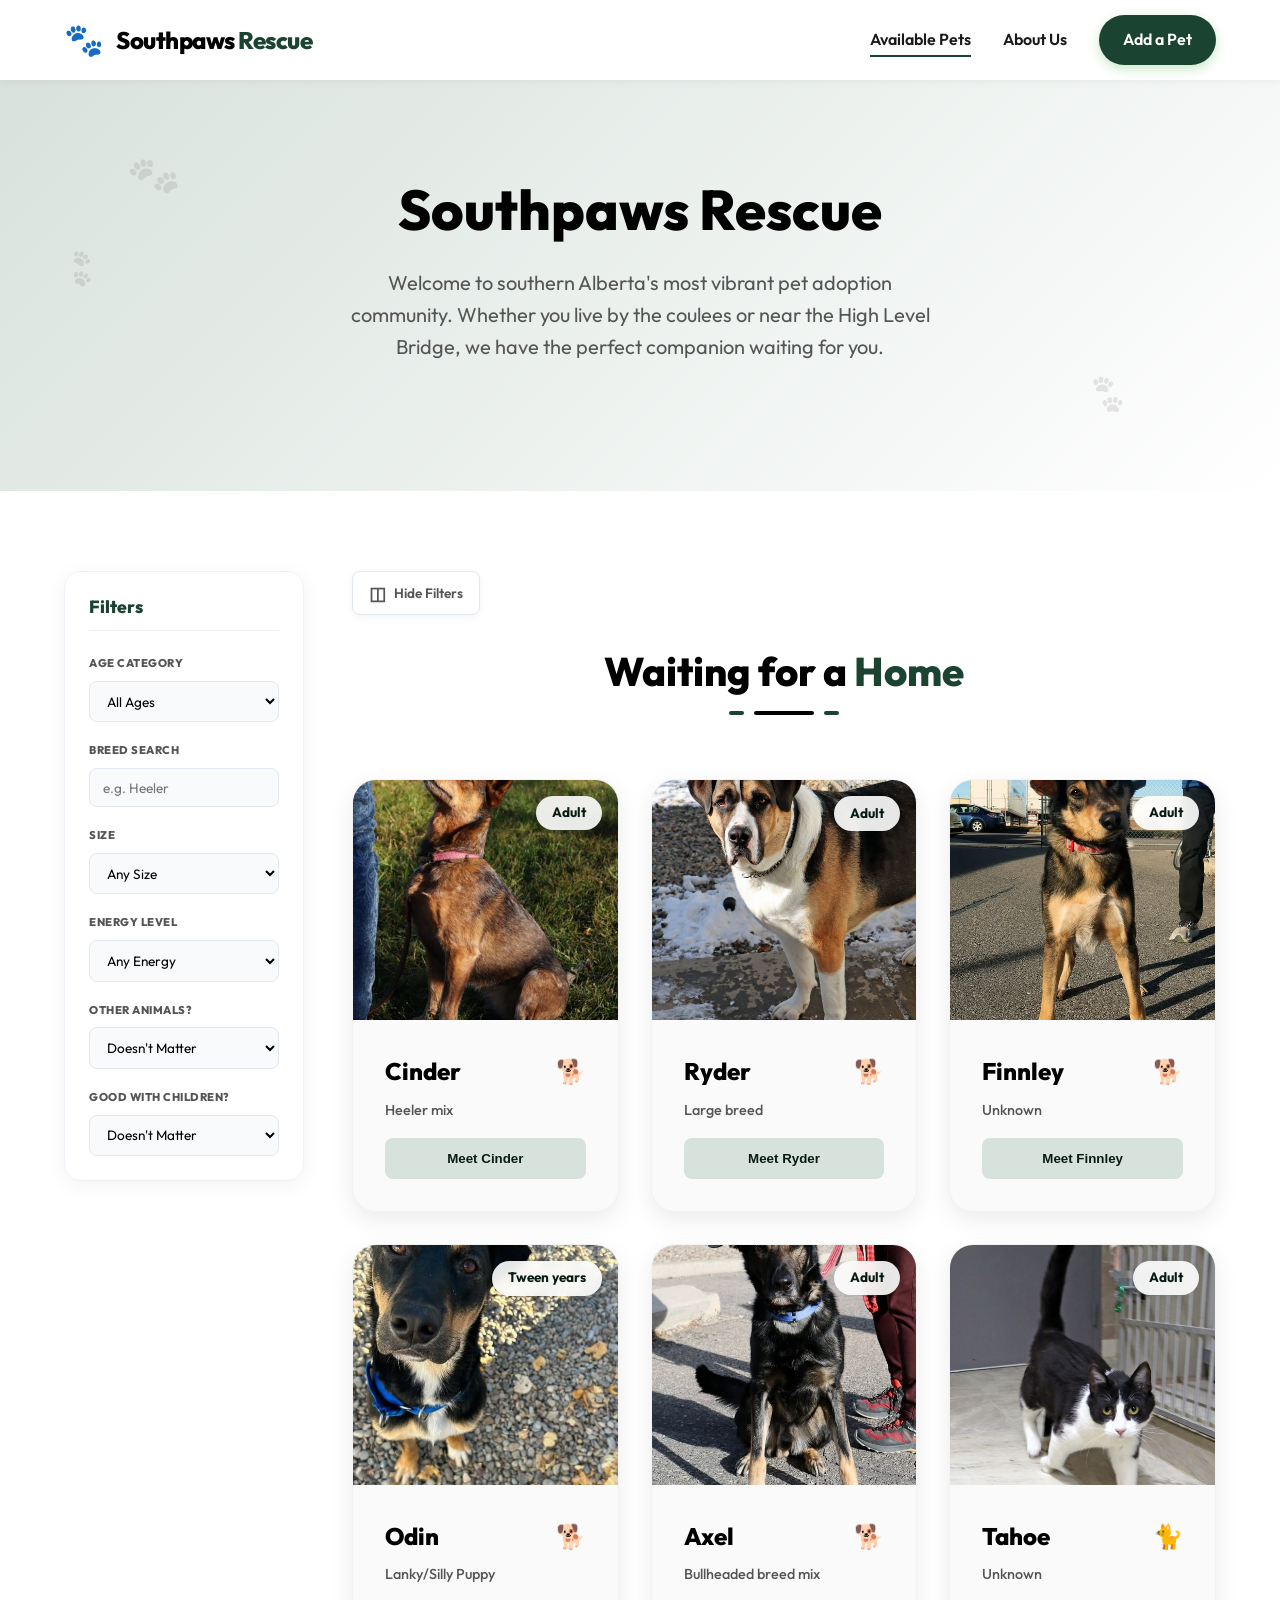
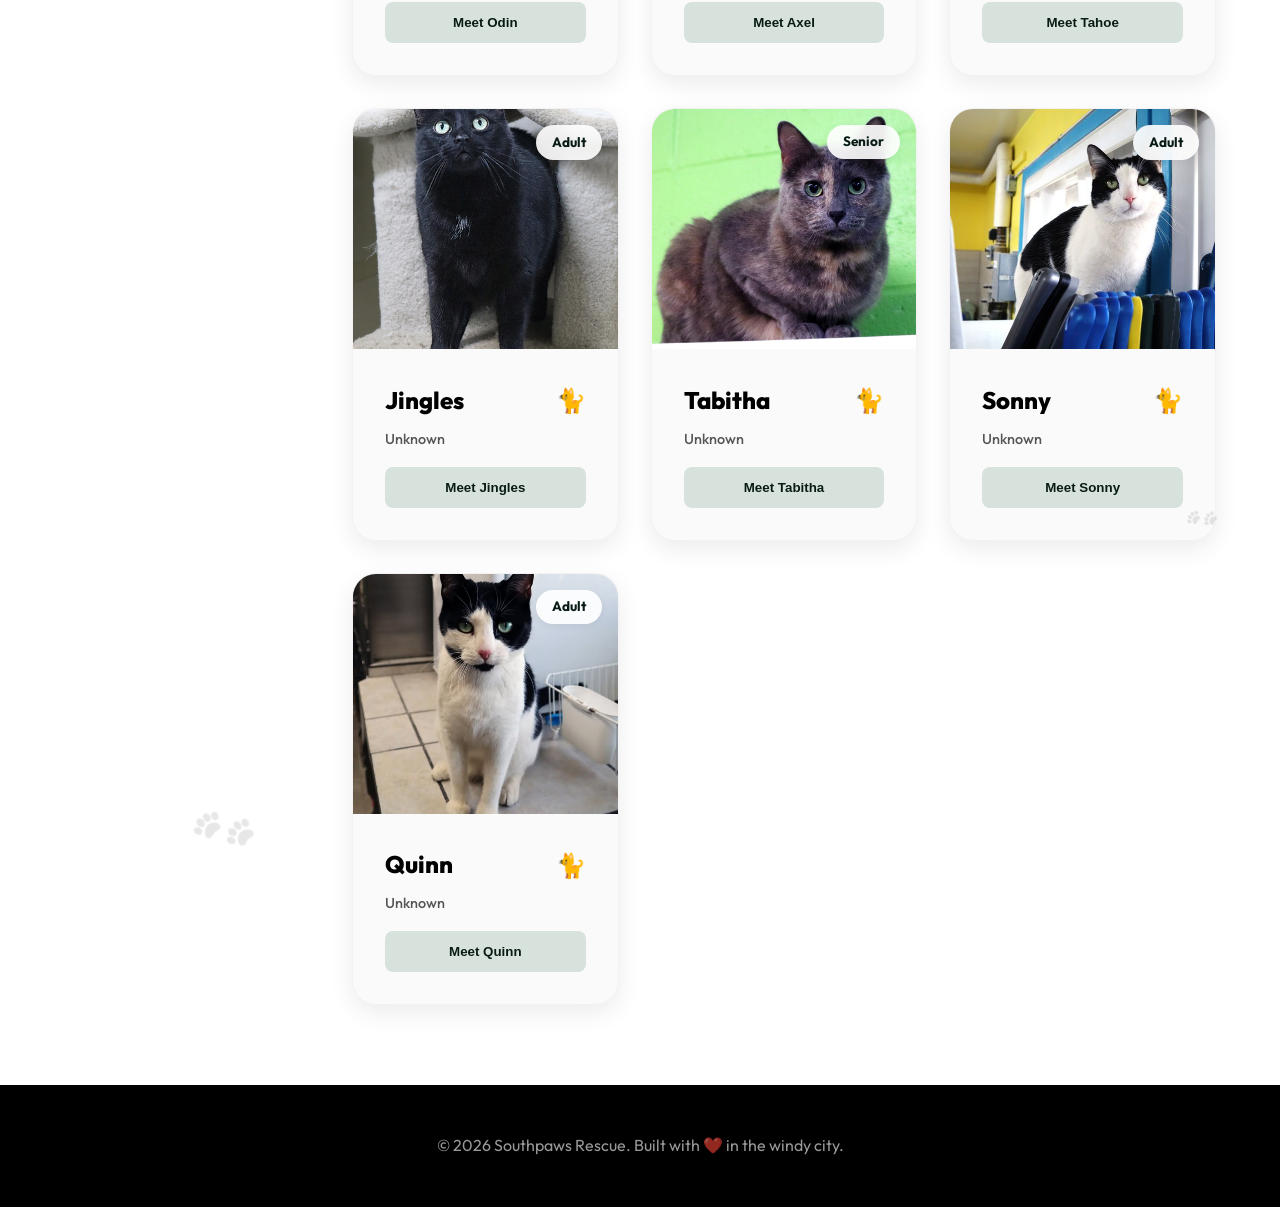
==== index.html @ 137f839c "feat: Refactor sidebar toggle logic for immediate setup and responsiveness, and add error handling f" ====
<!DOCTYPE html>
<html lang="en">
<head>
    <meta charset="UTF-8">
    <meta name="viewport" content="width=device-width, initial-scale=1.0">
    <meta name="description" content="Adopt your new best friend from the Lethbridge Pet Adoption Center.">
    <title>Southpaws Rescue | Lethbridge Pet Adoption</title>
    <!-- Google Fonts -->
    <link rel="preconnect" href="https://fonts.googleapis.com">
    <link rel="preconnect" href="https://fonts.gstatic.com" crossorigin>
    <link href="https://fonts.googleapis.com/css2?family=Outfit:wght@300;400;600;800&display=swap" rel="stylesheet">
    <link rel="stylesheet" href="style.css?v=16.0">
</head>
<body>
    <div class="bridge-loader"></div>
    <header class="header">
        <div class="container nav-container">
            <a href="index.html" class="logo">
                <span class="logo-icon">🐾</span>
                <h1>Southpaws <span class="accent-text">Rescue</span></h1>
            </a>
            <nav class="nav-links">
                <a href="index.html" class="nav-link active">Available Pets</a>
                <a href="about.html" class="nav-link">About Us</a>
                <a href="admin.html" class="nav-link btn btn-primary">Add a Pet</a>
            </nav>
        </div>
    </header>

    <main>
        <section class="hero-section">
            <div class="wind-effect">
                <div class="wind-line one"></div>
                <div class="wind-line two"></div>
                <div class="wind-line three"></div>
            </div>
            <div class="container hero-content">
                <h2>Southpaws Rescue</h2>
                <p>Welcome to southern Alberta's most vibrant pet adoption community. 
                Whether you live by the coulees or near the High Level Bridge, we have 
                the perfect companion waiting for you.</p>
            </div>
            <!-- Decorative Paw Prints -->
            <div class="paw-print paw-1">🐾</div>
            <div class="paw-print paw-2">🐾</div>
            <div class="paw-print paw-3">🐾</div>
        </section>

        <section class="pets-section">
            <div class="container sidebar-layout">
                <!-- Sidebar Filters -->
                <aside class="filters-sidebar">
                    <div class="sidebar-header">
                        <h3><span class="accent-text">Filters</span></h3>
                        <button id="clear-filters" class="btn-clear hidden">Reset</button>
                    </div>
                    
                    <div class="filter-groups-vertical">
                        <div class="filter-group">
                            <label for="filter-age">Age Category</label>
                            <select id="filter-age">
                                <option value="all">All Ages</option>
                                <option value="Puppy/Kitten">Puppy / Kitten</option>
                                <option value="Adult">Adult</option>
                                <option value="Senior">Senior</option>
                            </select>
                        </div>
                        <div class="filter-group">
                            <label for="filter-breed">Breed Search</label>
                            <input type="text" id="filter-breed" placeholder="e.g. Heeler">
                        </div>
                        <div class="filter-group">
                            <label for="filter-size">Size</label>
                            <select id="filter-size">
                                <option value="all">Any Size</option>
                                <option value="Small">Small</option>
                                <option value="Medium">Medium</option>
                                <option value="Large">Large</option>
                            </select>
                        </div>
                        <div class="filter-group">
                            <label for="filter-energy">Energy Level</label>
                            <select id="filter-energy">
                                <option value="all">Any Energy</option>
                                <option value="Low">Low</option>
                                <option value="Medium">Medium</option>
                                <option value="High">High</option>
                            </select>
                        </div>
                        <div class="filter-group">
                            <label for="filter-animals">Other Animals?</label>
                            <select id="filter-animals">
                                <option value="all">Doesn't Matter</option>
                                <option value="Yes">Yes</option>
                                <option value="No">No</option>
                            </select>
                        </div>
                        <div class="filter-group">
                            <label for="filter-children">Good with Children?</label>
                            <select id="filter-children">
                                <option value="all">Doesn't Matter</option>
                                <option value="Yes">Yes</option>
                                <option value="No">No</option>
                            </select>
                        </div>
                    </div>
                </aside>

                <!-- Main Pet Grid Area -->
                <div id="pets-main-content" class="pets-main">
                    <div class="main-controls">
                        <button id="toggle-sidebar" class="btn-toggle-sidebar" title="Toggle Filters">
                            <span class="sidebar-icon">◫</span>
                            <span class="btn-text">Hide Filters</span>
                        </button>
                    </div>

                    <div class="section-header">
                        <h2>Waiting for a <span class="accent-text">Home</span></h2>
                        <div class="bridge-divider"></div>
                    </div>
                    
                    <div id="pets-grid" class="pets-grid">
                        <!-- Pets will be injected here via JavaScript -->
                        <div class="loading">Loading our furry friends...</div>
                    </div>
                </div>
            </div>
            <!-- Decorative Paw Prints -->
            <div class="paw-print paw-4">🐾</div>
            <div class="paw-print paw-5">🐾</div>
            <div class="paw-print paw-6">🐾</div>
        </section>
    </main>

    <footer class="footer">
        <div class="container">
            <p>&copy; 2026 Southpaws Rescue. Built with ❤️ in the windy city.</p>
        </div>
    </footer>

    <!-- Pet Detail Modal -->
    <div id="pet-modal" class="modal-overlay">
        <div class="modal-content">
            <button class="modal-close" onclick="closeModal()">&times;</button>
            <div class="modal-body">
                <div class="modal-image-container">
                    <img id="modal-pet-image" src="" alt="" class="modal-image">
                </div>
                <div class="modal-info">
                    <h2 id="modal-pet-name"></h2>
                    <p class="modal-meta">
                        <span id="modal-pet-breed"></span> &nbsp;|&nbsp; 
                        <span id="modal-pet-age"></span>
                    </p>
                    <div class="modal-desc">
                        <h3>About Me</h3>
                        <p id="modal-pet-desc"></p>
                    </div>
                    <div class="modal-actions">
                        <button class="btn btn-primary adopt-now-btn" onclick="openAdoptionModal()">Adopt Me!</button>
                        <button class="btn btn-outline" onclick="closeModal()">Back</button>
                    </div>
                </div>
            </div>
        </div>
    </div>

    <!-- Adoption Contact Modal -->
    <div id="adoption-modal" class="modal-overlay">
        <div class="modal-content contact-modal">
            <button class="modal-close" onclick="closeAdoptionModal()">&times;</button>
            <div class="modal-info contact-info">
                <h2 id="adoption-modal-title">Adopt This <span class="accent-text">Friend</span></h2>
                <div class="contact-details">
                    <p>This pet is waiting for you at the <strong>Lethbridge & District Humane Society</strong>.</p>
                    <div class="info-item">
                        <span class="info-icon">📍</span>
                        <p>2920 16 Ave N, Lethbridge, AB T1H 5E9</p>
                    </div>
                    <div class="info-item">
                        <span class="info-icon">📞</span>
                        <p>(403) 320-8991</p>
                    </div>
                    <div class="info-item">
                        <span class="info-icon">🌐</span>
                        <p><a href="http://lethbridgehumanesociety.com/" target="_blank">lethbridgehumanesociety.com</a></p>
                    </div>
                </div>
                <button class="btn btn-primary" onclick="closeAdoptionModal()">Got it!</button>
            </div>
        </div>
    </div>

    <script src="app.js?v=17.0"></script>
    <script>
        document.addEventListener('DOMContentLoaded', () => {
            // Immediate toggle setup for speed and reliability
            const btn = document.getElementById('toggle-sidebar');
            const layout = document.querySelector('.sidebar-layout');
            if (btn && layout) {
                btn.onclick = () => {
                    layout.classList.toggle('sidebar-collapsed');
                    const isCollapsed = layout.classList.contains('sidebar-collapsed');
                    const text = btn.querySelector('.btn-text');
                    if (text) text.textContent = isCollapsed ? 'Show Filters' : 'Hide Filters';
                    window.dispatchEvent(new Event('resize'));
                };
            }

            initApp('index');
            
            // Remove loader
            setTimeout(() => {
                const loader = document.querySelector('.bridge-loader');
                if(loader) loader.style.display = 'none';
            }, 800);
        });
    </script>
</body>
</html>
---- style.css ----
/* 
  Lethbridge Pet Adoption Theme 
  Colors inspired by: The High Level Bridge (rusted black/dark metal), 
  Coulees (sage green, earthy tans), and vibrant sunsets. 
*/

:root {
    --color-bridge: #000000;
    --color-bridge-light: #1A1A1A;
    --color-coulee-green: #081c15;
    --color-coulee-light: #d8e2dc;
    --color-sunburst: #1b4332;
    --color-windy-blue: #40916c;
    --color-bg: #FFFFFF;
    --color-surface: #FAFAFA;
    --color-text: #000000;
    --color-text-muted: #555555;
    
    --radius-sm: 8px;
    --radius-md: 16px;
    --radius-lg: 24px;
    
    --shadow-sm: 0 2px 8px rgba(0,0,0,0.05);
    --shadow-md: 0 8px 24px rgba(0,0,0,0.08);
    --shadow-hover: 0 16px 32px rgba(43, 46, 51, 0.15);
    
    --transition: all 0.3s cubic-bezier(0.25, 0.8, 0.25, 1);
}

* {
    margin: 0;
    padding: 0;
    box-sizing: border-box;
}

body {
    font-family: 'Outfit', -apple-system, BlinkMacSystemFont, sans-serif;
    background-color: var(--color-bg);
    color: var(--color-text);
    line-height: 1.6;
    overflow-x: hidden;
}

h1, h2, h3, h4, h5 {
    font-weight: 800;
    line-height: 1.2;
    color: var(--color-bridge);
}

.accent-text {
    color: var(--color-sunburst);
}

.container {
    width: 100%;
    max-width: 1200px;
    margin: 0 auto;
    padding: 0 1.5rem;
}

/* Header & Nav */
.header {
    background: rgba(255, 255, 255, 0.9);
    backdrop-filter: blur(10px);
    position: sticky;
    top: 0;
    z-index: 100;
    box-shadow: var(--shadow-sm);
}

.nav-container {
    display: flex;
    justify-content: space-between;
    align-items: center;
    height: 80px;
}

.logo {
    display: flex;
    align-items: center;
    gap: 0.75rem;
    text-decoration: none;
}

.logo-icon {
    font-size: 2rem;
    animation: gentle-bounce 3s infinite ease-in-out;
}

.logo h1 {
    font-size: 1.5rem;
    letter-spacing: -0.5px;
}

.nav-links {
    display: flex;
    align-items: center;
    gap: 2rem;
}

.nav-link {
    text-decoration: none;
    color: var(--color-bridge-light);
    font-weight: 600;
    font-size: 1rem;
    transition: var(--transition);
    position: relative;
}

.nav-link:not(.btn):hover {
    color: var(--color-sunburst);
}

.nav-link:not(.btn)::after {
    content: '';
    position: absolute;
    width: 0;
    height: 2px;
    bottom: -4px;
    left: 0;
    background-color: var(--color-sunburst);
    transition: var(--transition);
}

.nav-link:not(.btn):hover::after,
.nav-link:not(.btn).active::after {
    width: 100%;
}

/* Buttons */
.btn {
    display: inline-flex;
    align-items: center;
    justify-content: center;
    padding: 0.75rem 1.5rem;
    border-radius: 50px;
    font-weight: 600;
    text-decoration: none;
    cursor: pointer;
    transition: var(--transition);
    border: none;
    position: relative;
    overflow: hidden;
}

.btn-primary {
    background-color: var(--color-sunburst);
    color: white !important;
    box-shadow: 0 4px 12px rgba(76, 175, 80, 0.3);
}

.btn-primary:hover {
    transform: translateY(-2px);
    box-shadow: 0 8px 16px rgba(76, 175, 80, 0.4);
    background-color: #388E3C;
}

/* Hero Section */
.hero-section {
    background: linear-gradient(135deg, var(--color-coulee-light) 0%, #ffffff 100%);
    padding: 6rem 0;
    position: relative;
    overflow: hidden;
    text-align: center;
}

.hero-content {
    position: relative;
    z-index: 10;
}

.hero-content h2 {
    font-size: 3.5rem;
    margin-bottom: 1.5rem;
    color: var(--color-bridge);
}

.hero-content p {
    font-size: 1.25rem;
    color: var(--color-text-muted);
    max-width: 600px;
    margin: 0 auto 2rem;
}

/* Wind Animation */
.wind-effect {
    position: absolute;
    top: 0;
    left: 0;
    width: 100%;
    height: 100%;
    pointer-events: none;
    z-index: 1;
}

.wind-line {
    position: absolute;
    height: 2px;
    background: linear-gradient(90deg, transparent, rgba(165, 214, 167, 0.8), transparent);
    width: 200px;
    border-radius: 50%;
    animation: blow-wind 8s infinite linear;
    opacity: 0;
}

.wind-line.one { top: 20%; left: -200px; animation-delay: 0s; }
.wind-line.two { top: 50%; left: -200px; animation-delay: 3s; width: 300px; }
.wind-line.three { top: 80%; left: -200px; animation-delay: 6s; width: 150px; }

@keyframes blow-wind {
    0% { transform: translateX(0); opacity: 0; }
    10% { opacity: 0.6; }
    90% { opacity: 0.6; }
    100% { transform: translateX(120vw); opacity: 0; }
}

/* Section Common */
.section-header {
    text-align: center;
    margin-bottom: 4rem;
}

.section-header h2 {
    font-size: 2.5rem;
}

.bridge-divider {
    height: 4px;
    width: 60px;
    background-color: var(--color-bridge);
    margin: 1rem auto 0;
    border-radius: 2px;
    position: relative;
}

.bridge-divider::before, 
.bridge-divider::after {
    content: '';
    position: absolute;
    height: 100%;
    width: 15px;
    background-color: var(--color-sunburst);
    border-radius: 2px;
}
.bridge-divider::before { left: -25px; }
.bridge-divider::after { right: -25px; }

/* Pets Grid */
.pets-section {
    padding: 5rem 1.5rem;
}

.pets-grid {
    display: grid;
    grid-template-columns: repeat(auto-fill, minmax(260px, 1fr));
    gap: 2rem;
    margin-top: 2rem;
}

/* Sidebar Filter Layout - Compact Refinement */
.sidebar-layout {
    display: flex;
    gap: 3rem;
    align-items: flex-start;
}

.filters-sidebar {
    width: 240px;
    flex-shrink: 0;
    position: sticky;
    top: 100px;
    background: white;
    padding: 1.5rem;
    border-radius: var(--radius-md);
    box-shadow: 0 4px 20px rgba(0,0,0,0.05);
    border: 1px solid #edf2f7;
}

.sidebar-header {
    display: flex;
    justify-content: space-between;
    align-items: center;
    margin-bottom: 1.5rem;
    border-bottom: 1px solid #edf2f7;
    padding-bottom: 0.8rem;
}

.sidebar-header h3 {
    font-size: 1.1rem;
    color: var(--color-bridge);
    margin: 0;
}

.filter-groups-vertical {
    display: flex;
    flex-direction: column;
    gap: 1.25rem;
}

.filter-group {
    display: flex;
    flex-direction: column;
    gap: 0.5rem;
}

.filter-group label {
    font-size: 0.7rem;
    font-weight: 800;
    color: var(--color-text-muted);
    text-transform: uppercase;
    letter-spacing: 0.5px;
}

.filter-group select,
.filter-group input {
    padding: 0.6rem 0.8rem;
    border: 1px solid #e2e8f0;
    border-radius: var(--radius-sm);
    font-family: inherit;
    font-size: 0.85rem;
    background: #f8fafc;
    transition: var(--transition);
    width: 100%;
}

.filter-group select:focus,
.filter-group input:focus {
    outline: none;
    background: white;
    border-color: var(--color-bridge-light);
    box-shadow: 0 0 0 3px rgba(64, 145, 108, 0.1);
}

.pets-main {
    flex-grow: 1;
    min-width: 0; /* Critical for flex grid containers */
    transition: var(--transition);
}

/* Sidebar Toggle Improvements */
.main-controls {
    display: flex;
    justify-content: flex-start;
    margin-bottom: 2rem;
}

.btn-toggle-sidebar {
    background: white;
    border: 1px solid #e2e8f0;
    padding: 0.6rem 1rem;
    border-radius: var(--radius-sm);
    display: flex;
    align-items: center;
    gap: 0.5rem;
    font-family: inherit;
    font-size: 0.85rem;
    font-weight: 600;
    color: var(--color-text-muted);
    cursor: pointer;
    transition: var(--transition);
    box-shadow: var(--shadow-sm);
}

.btn-toggle-sidebar:hover {
    background: #f8fafc;
    border-color: var(--color-bridge-light);
    color: var(--color-bridge);
}

.sidebar-icon {
    font-size: 1.1rem;
}

/* Collapsed State */
.sidebar-layout.sidebar-collapsed .filters-sidebar {
    display: none;
}

.sidebar-layout.sidebar-collapsed .sidebar-layout {
    gap: 0;
}

.sidebar-layout.sidebar-collapsed {
    gap: 0;
}

.btn-clear:hover {
    color: #d32f2f;
    text-decoration: underline;
}

.btn-clear.hidden {
    display: none;
}

/* Responsive adjustment for sidebar */
@media (max-width: 1024px) {
    .sidebar-layout {
        flex-direction: column;
    }
    
    .filters-sidebar {
        width: 100%;
        position: relative;
        top: 0;
        margin-bottom: 2rem;
    }
    
    .filter-groups-vertical {
        display: grid;
        grid-template-columns: repeat(auto-fill, minmax(180px, 1fr));
        gap: 1.25rem;
    }
}

/* Pet Card */
.pet-card {
    background: var(--color-surface);
    border-radius: var(--radius-lg);
    overflow: hidden;
    box-shadow: var(--shadow-md);
    transition: var(--transition);
    position: relative;
    display: flex;
    flex-direction: column;
    border: 1px solid rgba(0,0,0,0.03);
}

.pet-card:hover {
    transform: translateY(-10px);
    box-shadow: var(--shadow-hover);
}

.pet-image-wrapper {
    position: relative;
    height: 240px;
    overflow: hidden;
}

.pet-image {
    width: 100%;
    height: 100%;
    object-fit: cover;
    transition: transform 0.6s ease;
}

.pet-card:hover .pet-image {
    transform: scale(1.05);
}

.pet-badge {
    position: absolute;
    top: 1rem;
    right: 1rem;
    background: rgba(255,255,255,0.9);
    backdrop-filter: blur(4px);
    padding: 0.4rem 1rem;
    border-radius: 50px;
    font-weight: 700;
    font-size: 0.85rem;
    color: var(--color-coulee-green);
    box-shadow: var(--shadow-sm);
}

.pet-info {
    padding: 2rem;
    flex-grow: 1;
    display: flex;
    flex-direction: column;
}

.pet-header {
    display: flex;
    justify-content: space-between;
    align-items: center;
    margin-bottom: 0.5rem;
}

.pet-name {
    font-size: 1.5rem;
    color: var(--color-bridge);
}

.pet-species {
    font-size: 1.5rem;
}

.pet-meta {
    font-size: 0.9rem;
    color: var(--color-text-muted);
    margin-bottom: 1rem;
    font-weight: 500;
}

.pet-desc {
    font-size: 0.95rem;
    color: var(--color-text);
    margin-bottom: 1.5rem;
    flex-grow: 1;
}

.pet-action {
    width: 100%;
    text-align: center;
    background-color: var(--color-coulee-light);
    color: var(--color-coulee-green);
    padding: 0.75rem;
    border-radius: var(--radius-sm);
    font-weight: 600;
    transition: var(--transition);
    text-decoration: none;
    border: 1px solid transparent;
}

.pet-action:hover {
    background-color: var(--color-coulee-green);
    color: white;
}

/* Animations */
@keyframes gentle-bounce {
    0%, 100% { transform: translateY(0); }
    50% { transform: translateY(-5px); }
}

/* Admin Form */
.admin-main {
    position: relative;
    min-height: calc(100vh - 80px - 80px); /* header and footer approx height minus */
}

.coulee-bg {
    position: absolute;
    top: 0;
    left: 0;
    width: 100%;
    height: 400px;
    background: linear-gradient(to bottom, var(--color-coulee-light), transparent);
    z-index: -1;
    clip-path: polygon(0 0, 100% 0, 100% 100%, 0 70%);
}

.glass-panel {
    background: rgba(255, 255, 255, 0.95);
    backdrop-filter: blur(20px);
    border: 1px solid rgba(255, 255, 255, 0.5);
    border-radius: var(--radius-lg);
    padding: 3rem;
    box-shadow: var(--shadow-md);
    max-width: 800px;
    margin: 0 auto;
}

.pet-form {
    display: flex;
    flex-direction: column;
    gap: 1.5rem;
}

.form-row {
    display: grid;
    grid-template-columns: 1fr 1fr;
    gap: 1.5rem;
}

.form-group {
    display: flex;
    flex-direction: column;
    gap: 0.5rem;
}

.form-group label {
    font-weight: 600;
    color: var(--color-bridge);
    font-size: 0.95rem;
}

.form-group input, 
.form-group select, 
.form-group textarea {
    padding: 1rem;
    border: 1px solid #E0E0E0;
    border-radius: var(--radius-sm);
    font-family: inherit;
    font-size: 1rem;
    transition: var(--transition);
    background: #FDFDFD;
}

.form-group input:focus, 
.form-group select:focus, 
.form-group textarea:focus {
    outline: none;
    border-color: var(--color-sunburst);
    box-shadow: 0 0 0 4px rgba(76, 175, 80, 0.1);
}

.form-hint {
    color: var(--color-text-muted);
    font-size: 0.8rem;
}

.btn-submit {
    margin-top: 1rem;
    background-color: var(--color-coulee-green);
    color: white;
    padding: 1.2rem;
    font-size: 1.1rem;
    width: 100%;
}

.btn-submit:hover {
    background-color: #55774a;
    transform: translateY(-2px);
    box-shadow: 0 8px 16px rgba(104, 142, 93, 0.3);
}

.form-message {
    padding: 1rem;
    border-radius: var(--radius-sm);
    text-align: center;
    font-weight: 600;
    animation: slide-up 0.3s ease-out forwards;
}

.form-message:not(.hidden) {
    display: block;
}

.hidden {
    display: none;
}

@keyframes slide-up {
    from { transform: translateY(10px); opacity: 0; }
    to { transform: translateY(0); opacity: 1; }
}

/* Footer */
.footer {
    background-color: var(--color-bridge);
    color: white;
    padding: 3rem 0;
    text-align: center;
}

.footer p {
    color: rgba(255, 255, 255, 0.6);
}

/* Loader */
.bridge-loader {
    position: fixed;
    top: 0; left: 0; right: 0; bottom: 0;
    background: white;
    z-index: 9999;
    display: flex;
    justify-content: center;
    align-items: center;
}

.bridge-loader::after {
    content: '';
    width: 50px;
    height: 50px;
    border: 4px solid var(--color-coulee-light);
    border-top-color: var(--color-sunburst);
    border-radius: 50%;
    animation: spin 1s infinite linear;
}

@keyframes spin {
    to { transform: rotate(360deg); }
}

/* Resp. Design */
@media (max-width: 768px) {
    .form-row {
        grid-template-columns: 1fr;
    }
    .hero-content h2 {
        font-size: 2.5rem;
    }
    .modal-body {
        flex-direction: column;
    }
    .modal-image {
        height: 250px;
    }
}

/* Modal Styling - Refined */
.modal-overlay {
    position: fixed;
    top: 0;
    left: 0;
    width: 100vw;
    height: 100vh;
    background: rgba(0, 0, 0, 0.4);
    backdrop-filter: blur(8px);
    z-index: 1000;
    display: none; /* Controlled by display: flex in JS */
    justify-content: center;
    align-items: center;
    opacity: 0;
    transition: opacity 0.4s ease;
    padding: 1.5rem;
}

.modal-overlay.modal-visible {
    opacity: 1;
}

.modal-content {
    background: #ffffff;
    border-radius: var(--radius-lg);
    width: 100%;
    max-width: 1000px;
    max-height: 90vh;
    overflow: hidden;
    position: relative;
    box-shadow: 0 30px 60px -12px rgba(0, 0, 0, 0.25);
    transform: translateY(30px) scale(0.98);
    transition: all 0.4s cubic-bezier(0.16, 1, 0.3, 1);
    display: flex;
    flex-direction: column;
}

.modal-visible .modal-content {
    transform: translateY(0) scale(1);
}

.modal-close {
    position: absolute;
    top: 1.5rem;
    right: 1.5rem;
    background: rgba(255, 255, 255, 0.9);
    color: var(--color-bridge);
    border: none;
    width: 40px;
    height: 40px;
    border-radius: 50%;
    font-size: 1.8rem;
    display: flex;
    justify-content: center;
    align-items: center;
    cursor: pointer;
    z-index: 20;
    transition: var(--transition);
    box-shadow: var(--shadow-sm);
}

.modal-close:hover {
    background: #ffffff;
    transform: scale(1.1) rotate(90deg);
    color: var(--color-sunburst);
}

.modal-body {
    display: flex;
    flex-direction: row;
    height: 100%;
    overflow: hidden;
}

.modal-image-container {
    flex: 1.2;
    background: #f0f0f0;
    height: 100%;
    min-height: 400px;
    display: flex;
    align-items: center;
    justify-content: center;
}

.modal-image {
    width: 100%;
    height: 100%;
    object-fit: cover;
    transition: transform 0.5s ease;
}

.modal-info {
    flex: 1;
    padding: 3rem;
    display: flex;
    flex-direction: column;
    overflow-y: auto;
    background: #ffffff;
}

.modal-info h2 {
    font-size: 2.5rem;
    margin-bottom: 0.5rem;
    color: var(--color-bridge);
}

.modal-meta {
    color: var(--color-sunburst);
    font-weight: 700;
    font-size: 1.1rem;
    margin-bottom: 2rem;
    display: flex;
    align-items: center;
}

.modal-desc {
    margin-bottom: 2.5rem;
}

.modal-desc h3 {
    font-size: 1.3rem;
    margin-bottom: 1rem;
    color: var(--color-bridge-light);
    border-left: 4px solid var(--color-sunburst);
    padding-left: 1rem;
}

/* Modal Stats */
.modal-stats {
    display: grid;
    grid-template-columns: repeat(3, 1fr);
    gap: 1rem;
    margin-bottom: 2rem;
    background: #f8f9fa;
    padding: 1rem;
    border-radius: var(--radius-md);
}

.stat-item {
    display: flex;
    flex-direction: column;
    align-items: center;
    gap: 0.3rem;
    text-align: center;
}

.stat-label {
    font-size: 0.75rem;
    font-weight: 700;
    text-transform: uppercase;
    color: var(--color-text-muted);
    letter-spacing: 0.5px;
}

.stat-value {
    font-weight: 600;
    color: var(--color-bridge);
    font-size: 0.95rem;
}

.modal-desc p {
    color: var(--color-text-muted);
    font-size: 1.1rem;
    line-height: 1.8;
}

.modal-actions {
    display: flex;
    gap: 1.5rem;
    margin-top: auto;
    padding-top: 2rem;
    align-items: stretch;
}

.modal-actions .btn {
    flex: 1 1 0;
    width: 0;
    height: 52px; /* Set a specific height */
    display: flex;
    justify-content: center;
    align-items: center;
    font-weight: 800;
    border-radius: var(--radius-md);
    font-size: 1.1rem;
    white-space: nowrap;
    margin: 0;
    padding: 0;
    transform: none !important; /* Force no jumping on hover */
    box-shadow: none !important; /* Force no shadow offsets */
}

.modal-actions .btn-primary {
    border: 2px solid transparent; /* Match the border thickness of the outline btn */
}

.modal-actions .btn-outline {
    border: 2px solid #e0e0e0;
    background: #fdfdfd;
    color: var(--color-text);
}

.modal-actions .btn-outline:hover {
    background: #f0f0f0;
    border-color: #ccc;
}


/* Resp. Design Updates */
@media (max-width: 900px) {
    .modal-body {
        flex-direction: column;
    }
    .modal-content {
        max-width: 500px;
        overflow-y: auto;
    }
    .modal-image-container {
        height: 300px;
        min-height: 300px;
    }
    .modal-info {
        padding: 2rem;
    }
    .modal-info h2 {
        font-size: 2rem;
    }
}

.btn-delete, .pet-action, button {
    cursor: pointer;
}

.admin-only-desc {
    font-size: 0.85rem;
    margin-bottom: 1rem;
}

/* Contact Modal Styles */
.contact-modal {
    max-width: 500px;
}

.contact-info {
    text-align: center;
    padding: 3rem 2rem;
}

.contact-details {
    margin: 2rem 0;
    text-align: left;
    background: #fdfdfd;
    padding: 1.5rem;
    border-radius: var(--radius-md);
    border: 1px solid #f0f0f0;
}

.contact-details p {
    margin-bottom: 1.5rem;
}

.info-item {
    display: flex;
    align-items: center;
    gap: 1rem;
    margin-bottom: 1rem;
}

.info-icon {
    font-size: 1.2rem;
}

.info-item p {
    margin: 0;
    font-weight: 500;
}

.contact-details a {
    color: var(--color-sunburst);
    text-decoration: none;
    transition: var(--transition);
}

.contact-details a:hover {
    text-decoration: underline;
}

.adopt-now-btn {
    background-color: var(--color-sunburst);
    color: white;
}

/* Decorative Paw Prints */
.paw-print {
    position: absolute;
    font-size: 2.5rem;
    color: var(--color-bridge);
    opacity: 0.15;
    pointer-events: none;
    z-index: 1;
    user-select: none;
    filter: grayscale(1);
}

.paw-1 { top: 15%; left: 10%; transform: rotate(-15deg); }
.paw-2 { top: 70%; left: 85%; transform: rotate(20deg); font-size: 2rem; }
.paw-3 { top: 40%; left: 5%; transform: rotate(45deg); font-size: 1.8rem; }
.paw-4 { bottom: 10%; left: 15%; transform: rotate(-30deg); font-size: 3rem; }
.paw-5 { top: 20%; right: 10%; transform: rotate(10deg); font-size: 2.22rem; }
.paw-6 { bottom: 25%; right: 5%; transform: rotate(-40deg); font-size: 1.5rem; }

section {
    position: relative; /* Ensure children can be absolute */
}
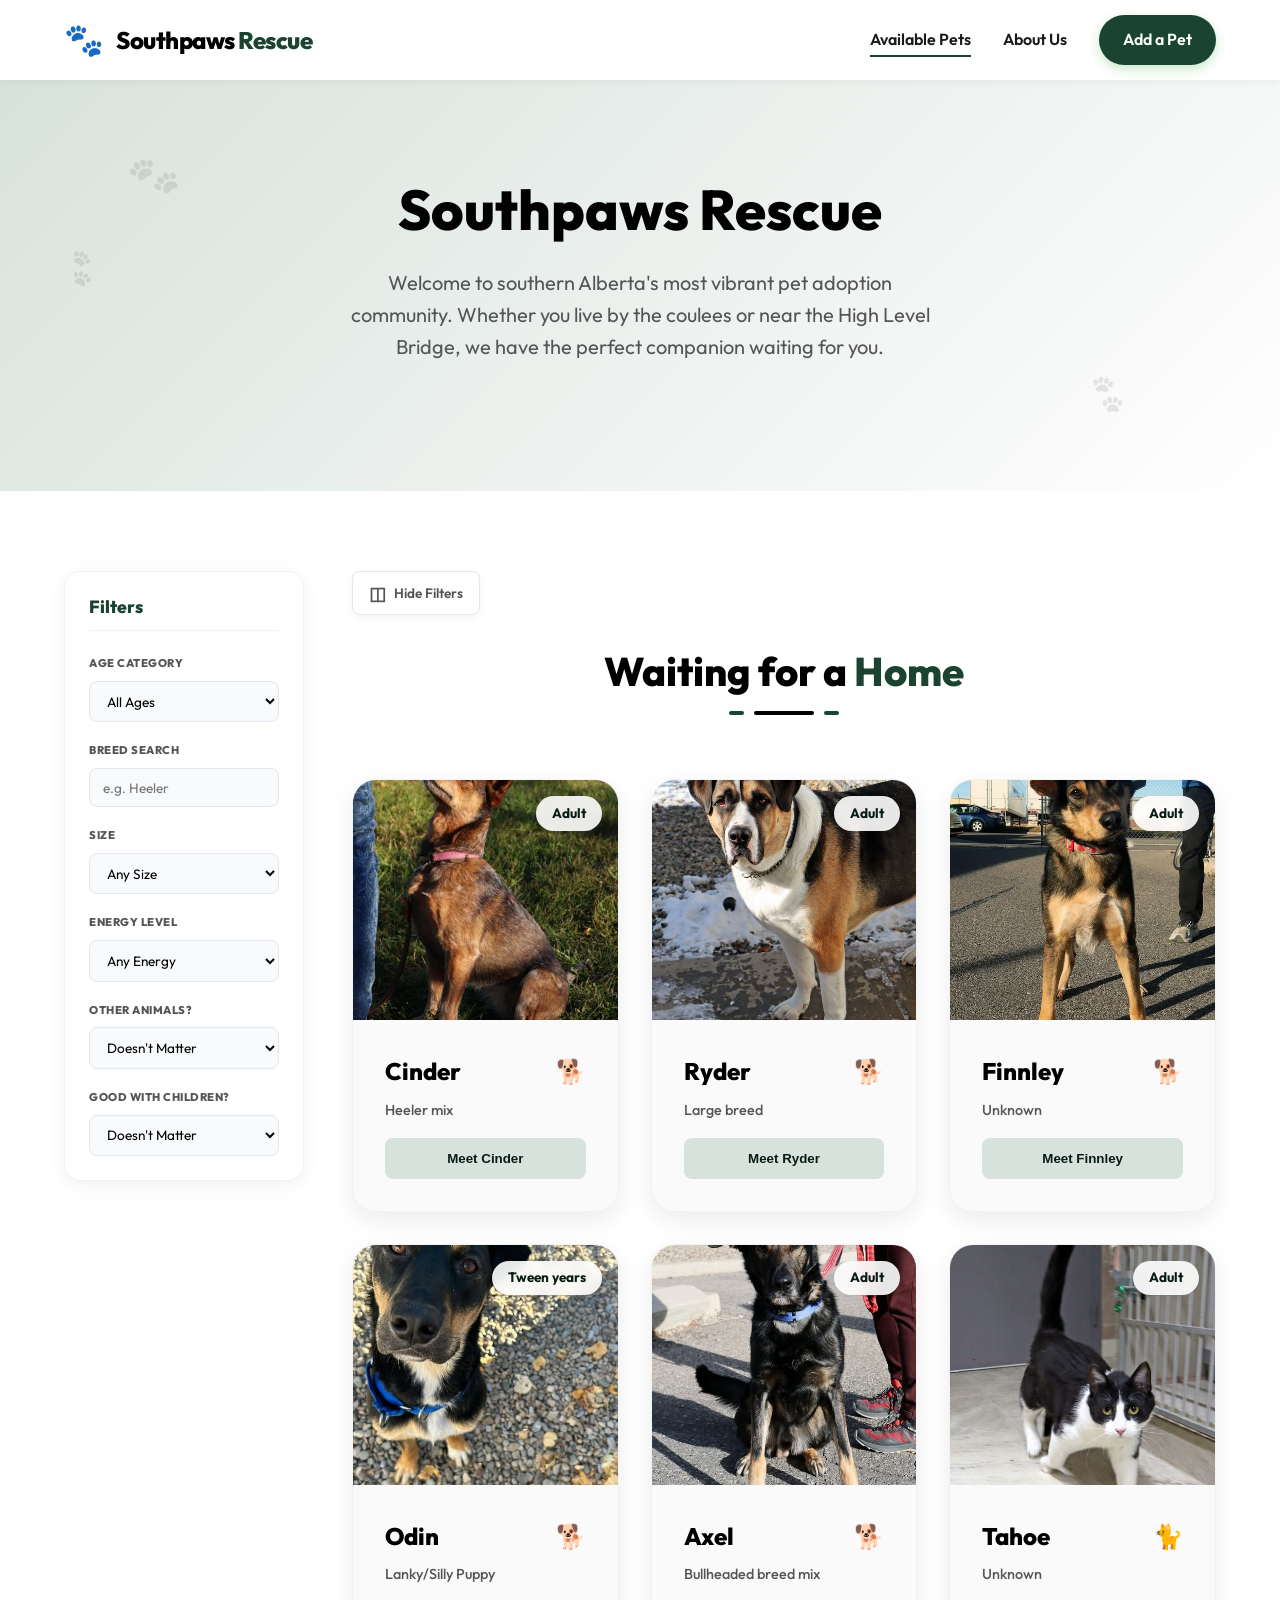
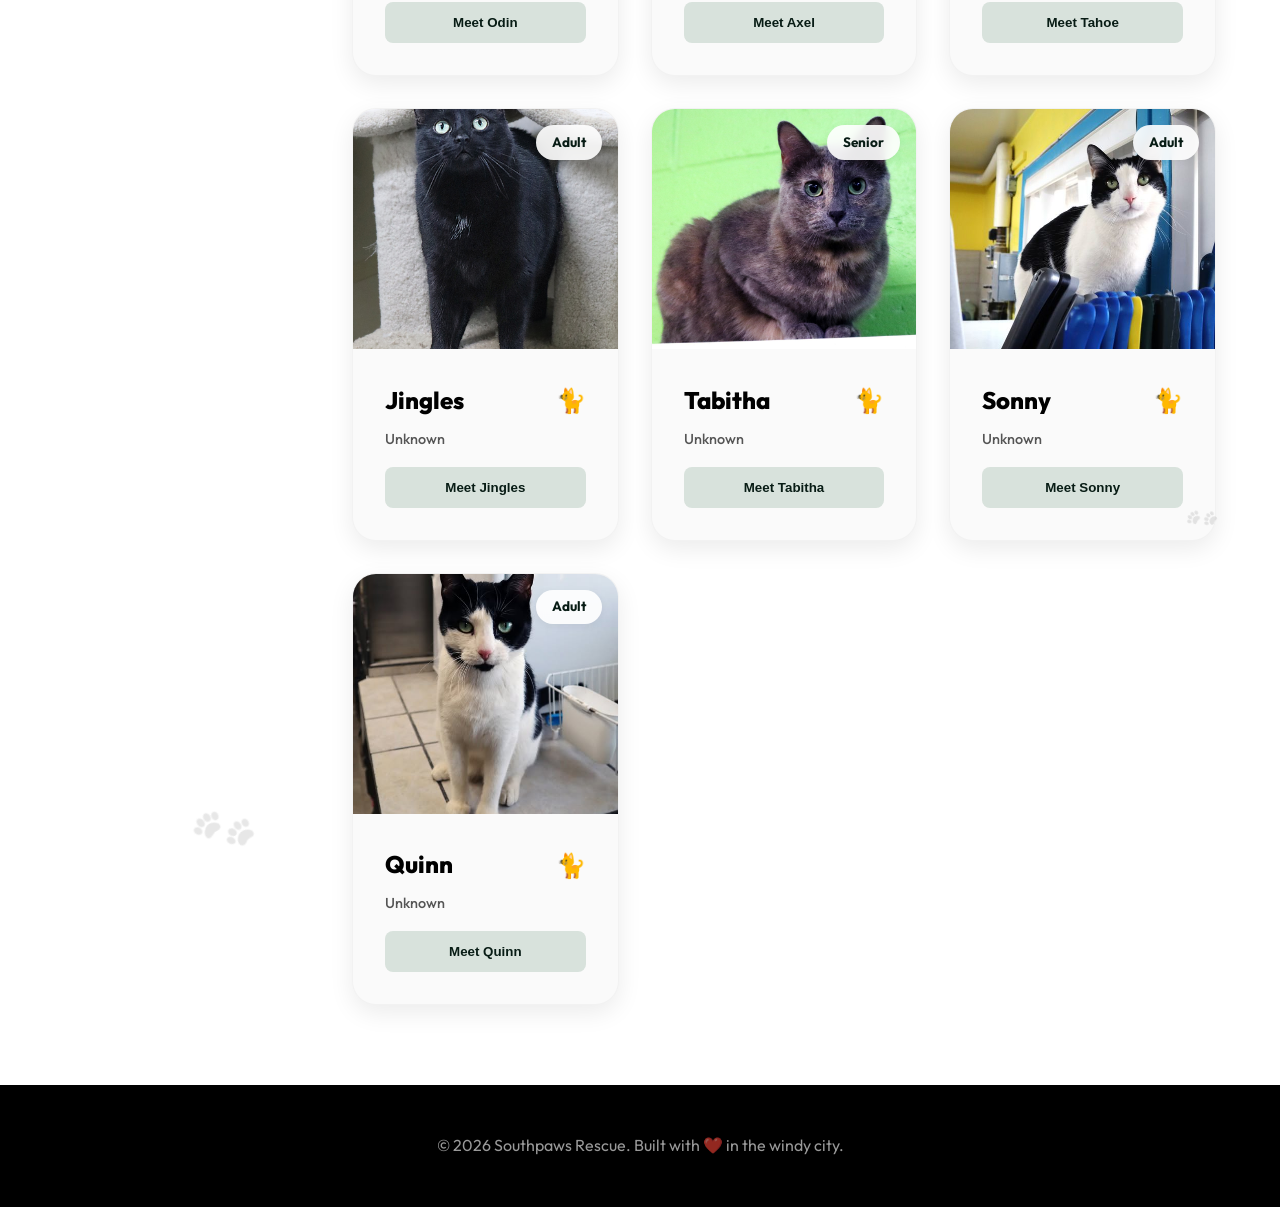
==== commit 35318613: "fix: Final resolution for sidebar toggle bug and version bump" ====
--- a/index.html
+++ b/index.html
@@ -192,22 +192,9 @@
         </div>
     </div>
 
-    <script src="app.js?v=17.0"></script>
+    <script src="app.js?v=18.0"></script>
     <script>
         document.addEventListener('DOMContentLoaded', () => {
-            // Immediate toggle setup for speed and reliability
-            const btn = document.getElementById('toggle-sidebar');
-            const layout = document.querySelector('.sidebar-layout');
-            if (btn && layout) {
-                btn.onclick = () => {
-                    layout.classList.toggle('sidebar-collapsed');
-                    const isCollapsed = layout.classList.contains('sidebar-collapsed');
-                    const text = btn.querySelector('.btn-text');
-                    if (text) text.textContent = isCollapsed ? 'Show Filters' : 'Hide Filters';
-                    window.dispatchEvent(new Event('resize'));
-                };
-            }
-
             initApp('index');
             
             // Remove loader
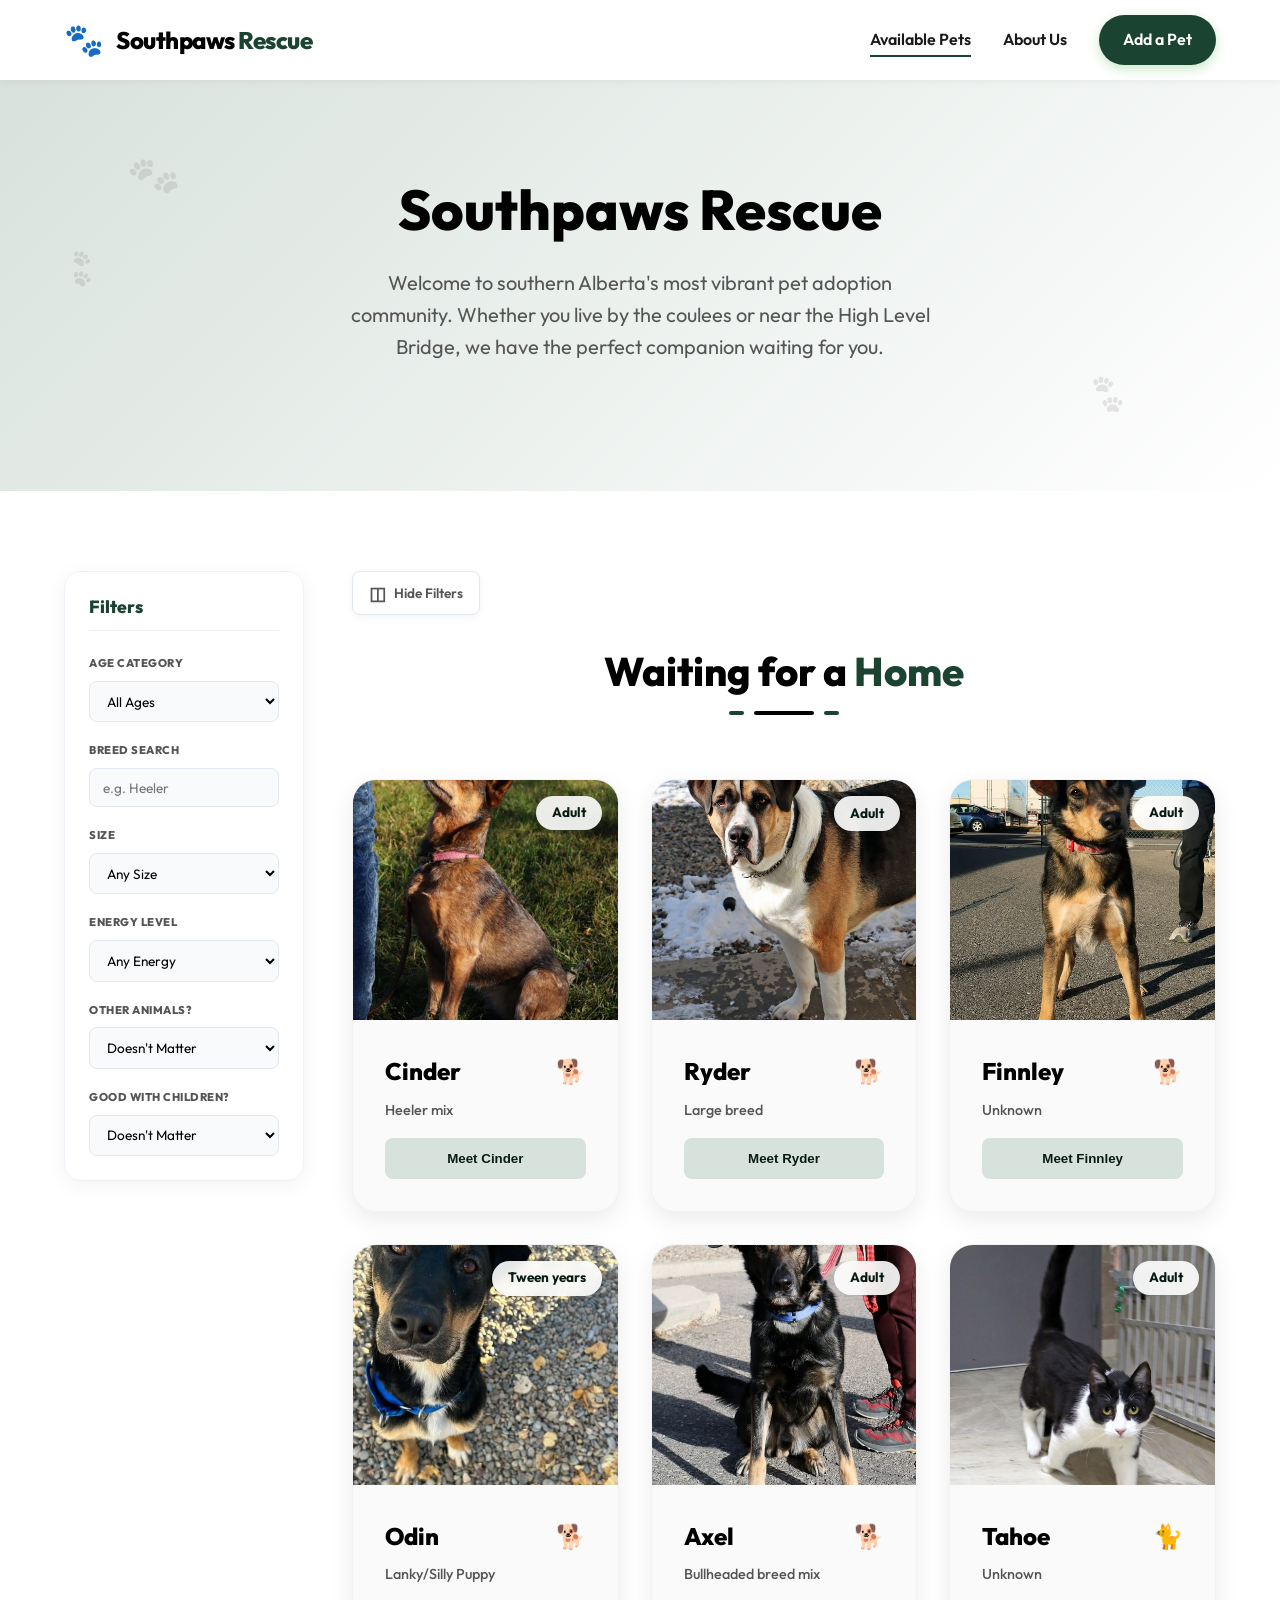
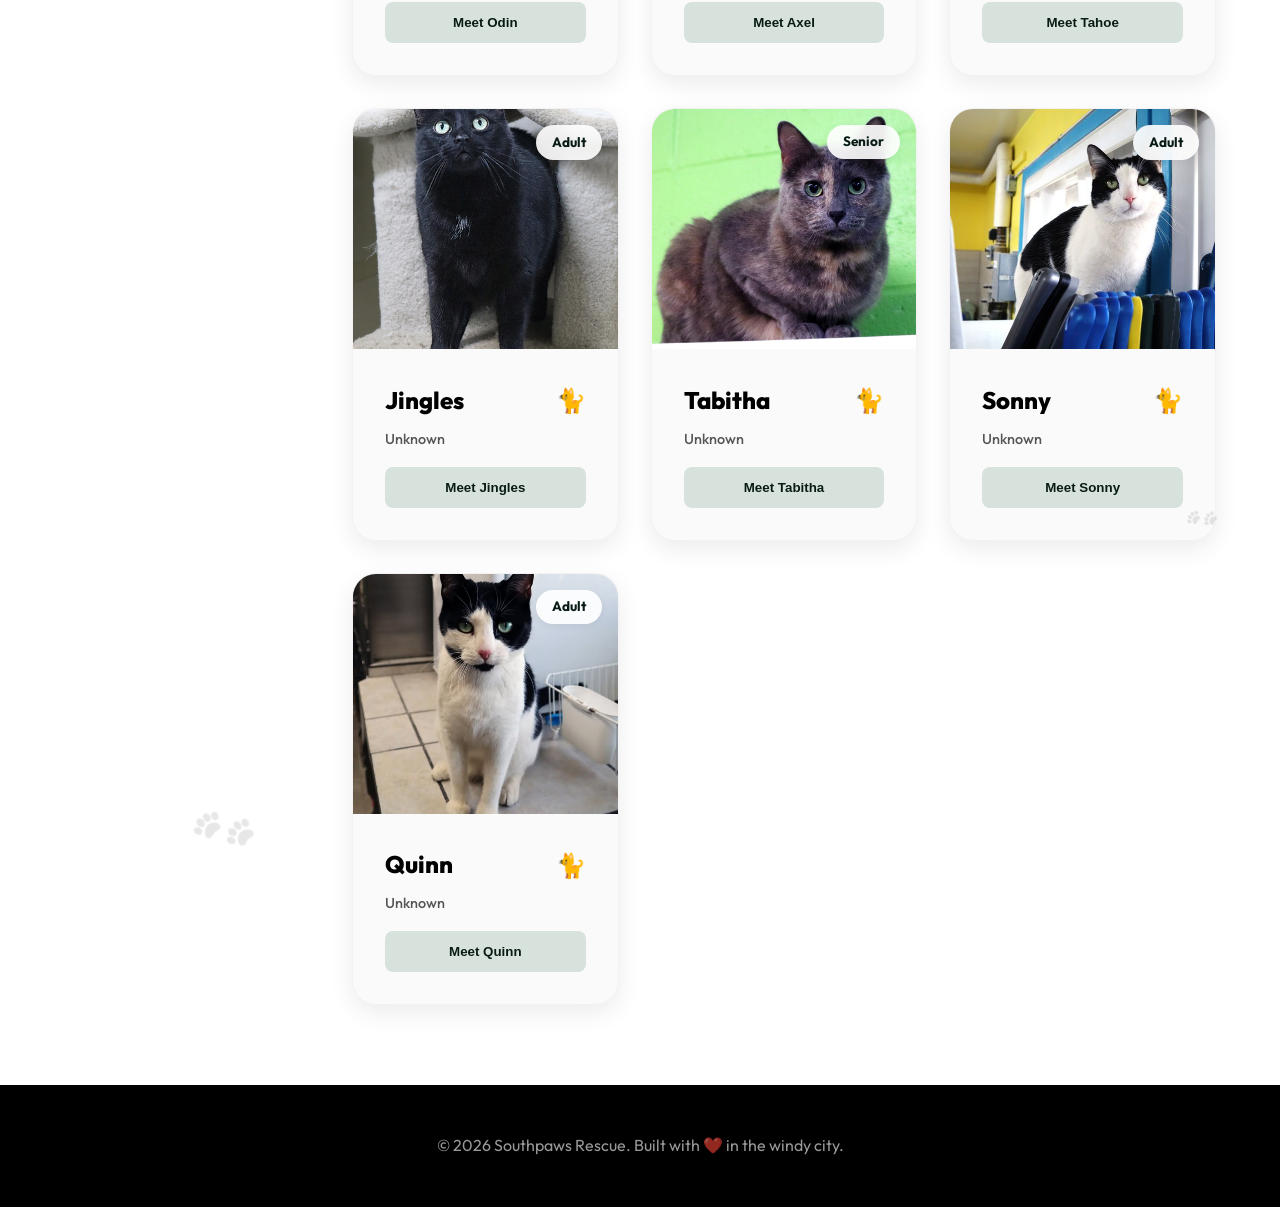
==== commit 9832ea01: "feat: Enhance pet modal detail display with robust element updates, error handling, and a dedicated " ====
--- a/index.html
+++ b/index.html
@@ -151,7 +151,8 @@
                     <h2 id="modal-pet-name"></h2>
                     <p class="modal-meta">
                         <span id="modal-pet-breed"></span> &nbsp;|&nbsp; 
-                        <span id="modal-pet-age"></span>
+                        <span id="modal-pet-age"></span> &nbsp;|&nbsp;
+                        <span id="modal-pet-size"></span>
                     </p>
                     <div class="modal-desc">
                         <h3>About Me</h3>
--- a/style.css
+++ b/style.css
@@ -705,10 +705,12 @@
     opacity: 0;
     transition: opacity 0.4s ease;
     padding: 1.5rem;
+    pointer-events: none; /* Prevent blocking clicks when transparent */
 }
 
 .modal-overlay.modal-visible {
     opacity: 1;
+    pointer-events: auto; /* Enable clicks when visible */
 }
 
 .modal-content {
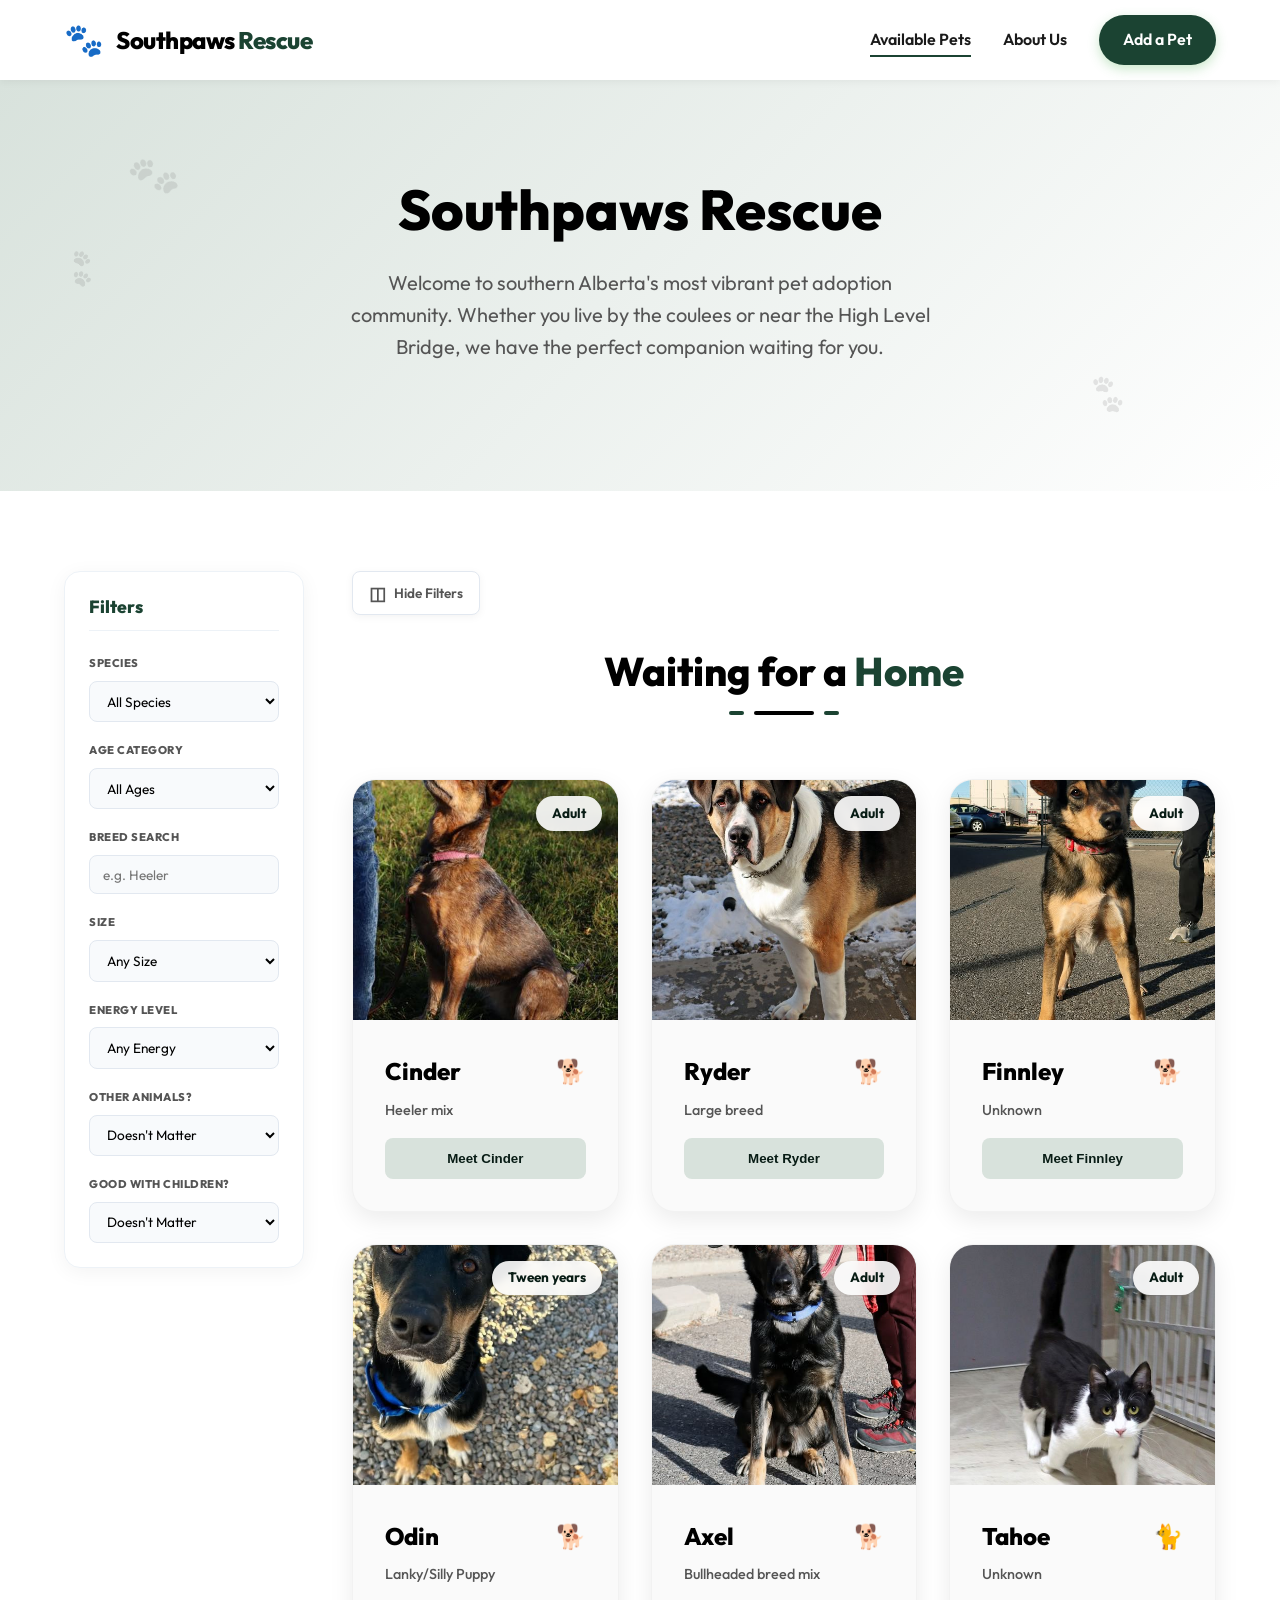
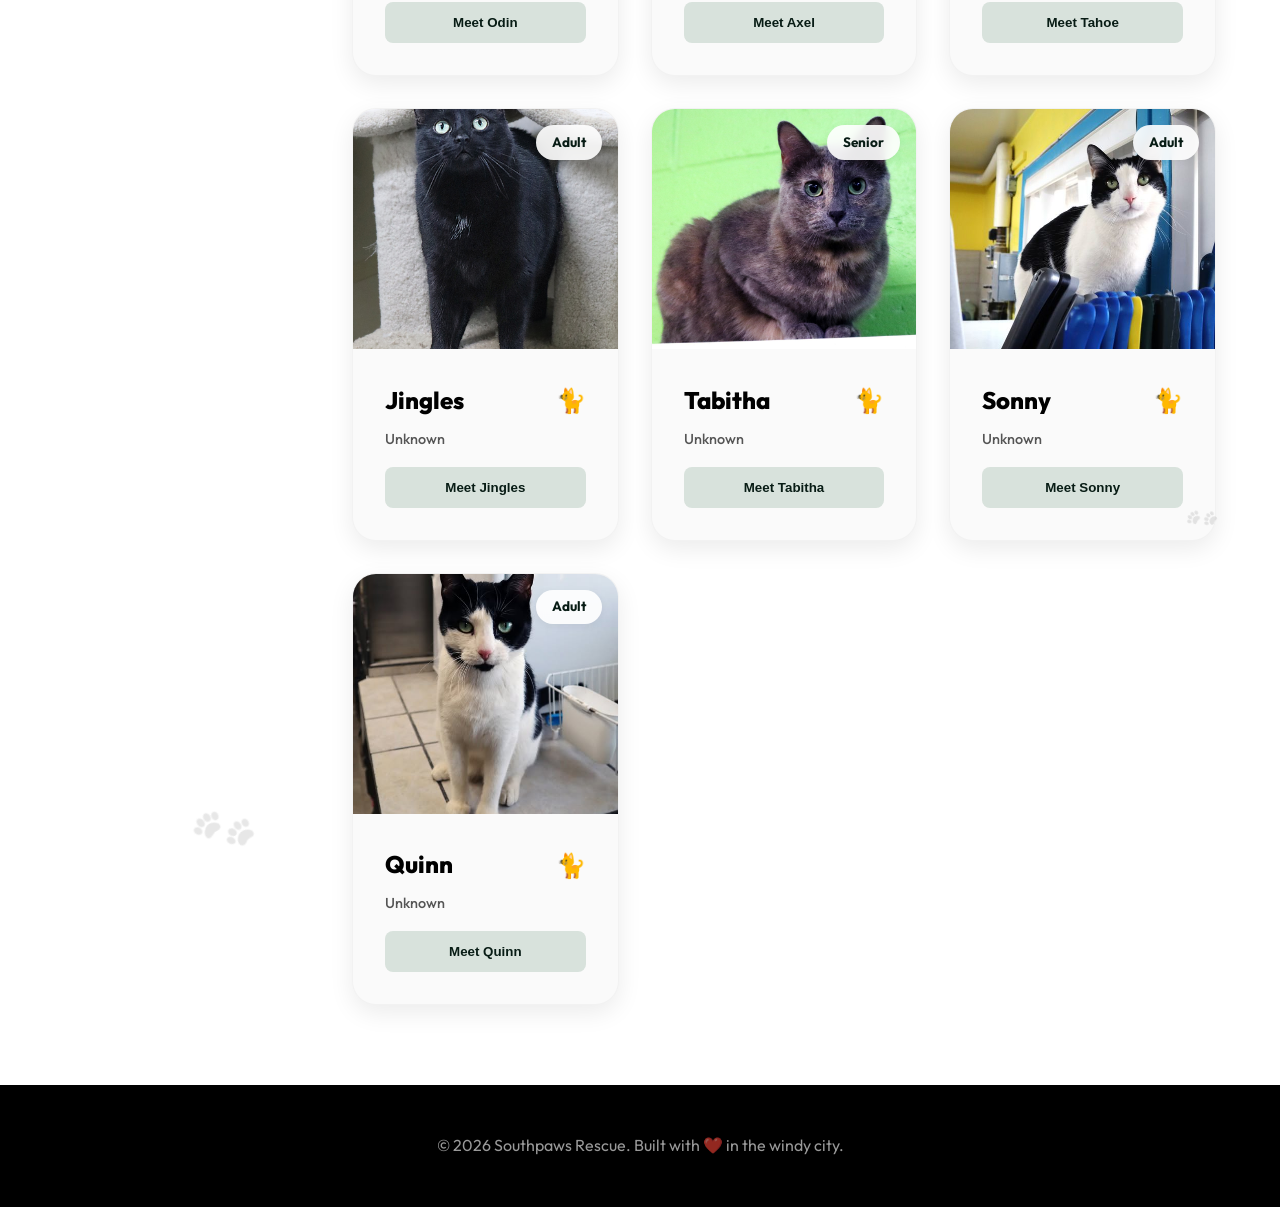
==== commit d5631d82: "feat: Add species filter to the pet listing UI and filtering logic." ====
--- a/index.html
+++ b/index.html
@@ -57,6 +57,14 @@
                     
                     <div class="filter-groups-vertical">
                         <div class="filter-group">
+                            <label for="filter-species">Species</label>
+                            <select id="filter-species">
+                                <option value="all">All Species</option>
+                                <option value="Dog">Dogs</option>
+                                <option value="Cat">Cats</option>
+                            </select>
+                        </div>
+                        <div class="filter-group">
                             <label for="filter-age">Age Category</label>
                             <select id="filter-age">
                                 <option value="all">All Ages</option>
@@ -142,7 +150,7 @@
     <!-- Pet Detail Modal -->
     <div id="pet-modal" class="modal-overlay">
         <div class="modal-content">
-            <button class="modal-close" onclick="closeModal()">&times;</button>
+            <button class="modal-close">&times;</button>
             <div class="modal-body">
                 <div class="modal-image-container">
                     <img id="modal-pet-image" src="" alt="" class="modal-image">
@@ -159,8 +167,8 @@
                         <p id="modal-pet-desc"></p>
                     </div>
                     <div class="modal-actions">
-                        <button class="btn btn-primary adopt-now-btn" onclick="openAdoptionModal()">Adopt Me!</button>
-                        <button class="btn btn-outline" onclick="closeModal()">Back</button>
+                        <button class="btn btn-primary adopt-now-btn">Adopt Me!</button>
+                        <button class="btn btn-outline btn-close-modal">Back</button>
                     </div>
                 </div>
             </div>
@@ -170,7 +178,7 @@
     <!-- Adoption Contact Modal -->
     <div id="adoption-modal" class="modal-overlay">
         <div class="modal-content contact-modal">
-            <button class="modal-close" onclick="closeAdoptionModal()">&times;</button>
+            <button class="modal-close">&times;</button>
             <div class="modal-info contact-info">
                 <h2 id="adoption-modal-title">Adopt This <span class="accent-text">Friend</span></h2>
                 <div class="contact-details">
@@ -188,12 +196,12 @@
                         <p><a href="http://lethbridgehumanesociety.com/" target="_blank">lethbridgehumanesociety.com</a></p>
                     </div>
                 </div>
-                <button class="btn btn-primary" onclick="closeAdoptionModal()">Got it!</button>
+                <button class="btn btn-primary btn-close-modal">Got it!</button>
             </div>
         </div>
     </div>
 
-    <script src="app.js?v=18.0"></script>
+    <script src="app.js?v=30.0"></script>
     <script>
         document.addEventListener('DOMContentLoaded', () => {
             initApp('index');
